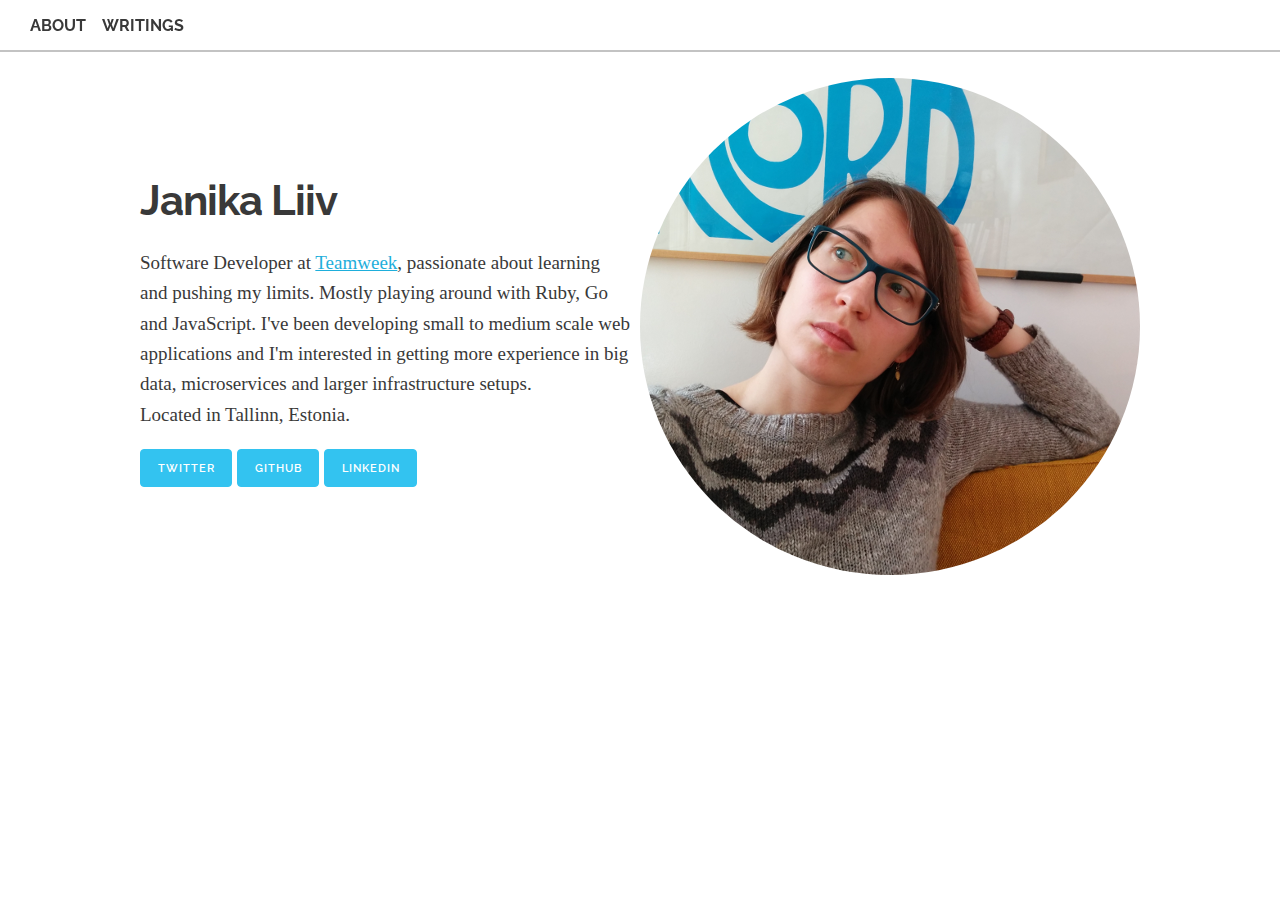
==== index.html @ 2627ca98 "compiled homepage" ====
<!DOCTYPE html><html lang="en"><head><title>Janika Liiv</title><meta charset="UTF-8"><meta name="author" content="Janika Liiv"><meta name="viewport" content="width=device-width, initial-scale=1"><link href="//fonts.googleapis.com/css?family=Raleway:400,300,600" rel="stylesheet" type="text/css"><link rel="stylesheet" href="/style/normalize.css"><link rel="stylesheet" href="/style/common.css"><link rel="stylesheet" href="/style/custom.css"></head><body><nav><a alt="about" href="/" class="menu-item">About</a><a alt="articles" href="/articles/index.html" class="menu-item">Writings</a></nav><div class="content"><div class="container"><div class="item front"><h2>Janika Liiv</h2><p>Software Developer at <a href="https://teamweek.com" target="_blank" alt="Teamweek">Teamweek</a>, passionate about learning and pushing my limits.
Mostly playing around with Ruby, Go and JavaScript.
I've been developing small to medium scale web applications and I'm
interested in getting more experience in big data, microservices and larger infrastructure setups.<br>Located in Tallinn, Estonia.</p><div class="button-container"><a target="_blank" alt="twitter" href="https://twitter.com/janikaliiv" class="button button-primary">Twitter</a><a target="_blank" alt="github" href="https://github.com/janika" class="button button-primary">Github</a><a target="_blank" alt="linkedin" href="https://ee.linkedin.com/pub/janika-liiv/69/679/574" class="button button-primary">LinkedIn</a></div></div><div class="item front"><img src="images/janika.png" class="img-circle img-responsive"></div></div></div></body></html>
---- style/common.css ----
/* Grid
–––––––––––––––––––––––––––––––––––––––––––––––––– */
.content {
  width: 100%;
  display: flex;
  align-items: center;
  justify-content: center;
}

.container {
  margin: 40px 5%;
  max-width: 100%;
  display: flex;
  flex-direction: row;
  flex-wrap: wrap;
  align-items: stretch;
  justify-content: center;
}

.item {
  padding-top: 2em;
  margin: auto;
}

.front {
  max-width: 500px;
}

.blog {
  max-width: 700px;
}

.button-container {
  display: flex;
  flex-direction: row;
  justify-content: left;
  flex-wrap: nowrap;
}

p {
  margin-right: 10px;
}

article {
  margin-bottom: 10%;
}

article p {
  font-style: italic;
}

/* Base Styles
–––––––––––––––––––––––––––––––––––––––––––––––––– */
/* NOTE
html is set to 62.5% so that all the REM measurements throughout Skeleton
are based on 10px sizing. So basically 1.5rem = 15px :) */
html {
  font-size: 62.5%;
}
body {
  font-size: 1.9em; /* currently ems cause chrome bug misinterpreting rems on body element */
  line-height: 1.6;
  font-weight: 400;
  font-family:  'Neue Swift', Georgia, serif;
  color: rgb(57, 57, 57);
}

/* Typography
–––––––––––––––––––––––––––––––––––––––––––––––––– */
h1, h2, h3, h4, h5, h6 {
  margin-top: 0;
  margin-bottom: 2rem;
  font-weight: 700; 
  font-family: "Raleway", "HelveticaNeue", "Helvetica Neue", Helvetica, Arial, sans-serif;
}
h1 { font-size: 4.0rem; line-height: 1.2;  letter-spacing: -.1rem;}
h2 { font-size: 3.6rem; line-height: 1.25; letter-spacing: -.1rem; }
h3 { font-size: 3.0rem; line-height: 1.3;  letter-spacing: -.1rem; }
h4 { font-size: 2.4rem; line-height: 1.35; letter-spacing: -.08rem; }
h5 { font-size: 1.8rem; line-height: 1.5;  letter-spacing: -.05rem; }
h6 { font-size: 1.5rem; line-height: 1.6;  letter-spacing: 0; }

/* Larger than phablet */
@media (min-width: 550px) {
  h1 { font-size: 5.0rem; }
  h2 { font-size: 4.2rem; }
  h3 { font-size: 3.6rem; }
  h4 { font-size: 3.0rem; }
  h5 { font-size: 2.4rem; }
  h6 { font-size: 1.5rem; }
}

/* Links
–––––––––––––––––––––––––––––––––––––––––––––––––– */
a {
  color: rgb(30,174,219);
}
a:hover {
  color: rgb(15,160,206);
}

/* Buttons
–––––––––––––––––––––––––––––––––––––––––––––––––– */
.button,
button,
input[type="submit"],
input[type="reset"],
input[type="button"] {
  display: inline-block;
  height: 38px;
  padding: 0 1.5em;
  color: #555;
  text-align: center;
  font-size: 11px;
  font-weight: 600;
  line-height: 38px;
  letter-spacing: .1rem;
  text-transform: uppercase;
  text-decoration: none;
  white-space: nowrap;
  background-color: transparent;
  border-radius: 4px;
  border: 1px solid #bbb;
  cursor: pointer;
  font-family: "Raleway", "HelveticaNeue", "Helvetica Neue", Helvetica, Arial, sans-serif;
  box-sizing: border-box;
  margin-right: 5px;
}
.button:hover,
button:hover,
input[type="submit"]:hover,
input[type="reset"]:hover,
input[type="button"]:hover,
.button:focus,
button:focus,
input[type="submit"]:focus,
input[type="reset"]:focus,
input[type="button"]:focus {
  color: #333;
  border-color: #888;
  outline: 0;
}
.button.button-primary,
button.button-primary,
input[type="submit"].button-primary,
input[type="reset"].button-primary,
input[type="button"].button-primary {
  color: #FFF;
  background-color: #33C3F0;
  border-color: #33C3F0;
}
.button.button-primary:hover,
button.button-primary:hover,
input[type="submit"].button-primary:hover,
input[type="reset"].button-primary:hover,
input[type="button"].button-primary:hover,
.button.button-primary:focus,
button.button-primary:focus,
input[type="submit"].button-primary:focus,
input[type="reset"].button-primary:focus,
input[type="button"].button-primary:focus {
  color: #FFF;
  background-color: #1EAEDB;
  border-color: #1EAEDB; 
}

blockquote {
  padding: 0 15px;
  border-left: 4px solid rgb(57, 57, 57);
  font-style: italic;
}

/* Navigation
–––––––––––––––––––––––––––––––––––––––––––––––––– */

nav a {
  text-transform: uppercase;
  padding-right: 1em;
  font-family: "Raleway", "HelveticaNeue", "Helvetica Neue", Helvetica, Arial, sans-serif;
  text-decoration: none;
  white-space: nowrap;
  font-size: 16px;
  font-weight: 700;
  color: rgb(57, 57, 57);
}

nav {
  width: 100%;
  padding: 10px 10px 10px 30px;
  border-bottom: 2px solid rgba(57, 57, 57, 0.3);
  position: fixed;
  background-color: rgba(255, 255, 255, 0.9);

}
---- style/custom.css ----
/* Images
–––––––––––––––––––––––––––––––––––––––––––––––––– */

.img-circle {
  border-radius: 50%;
}

.img-responsive {
  max-width: 100% !important;
  min-width: 260px;
  height: auto;
}
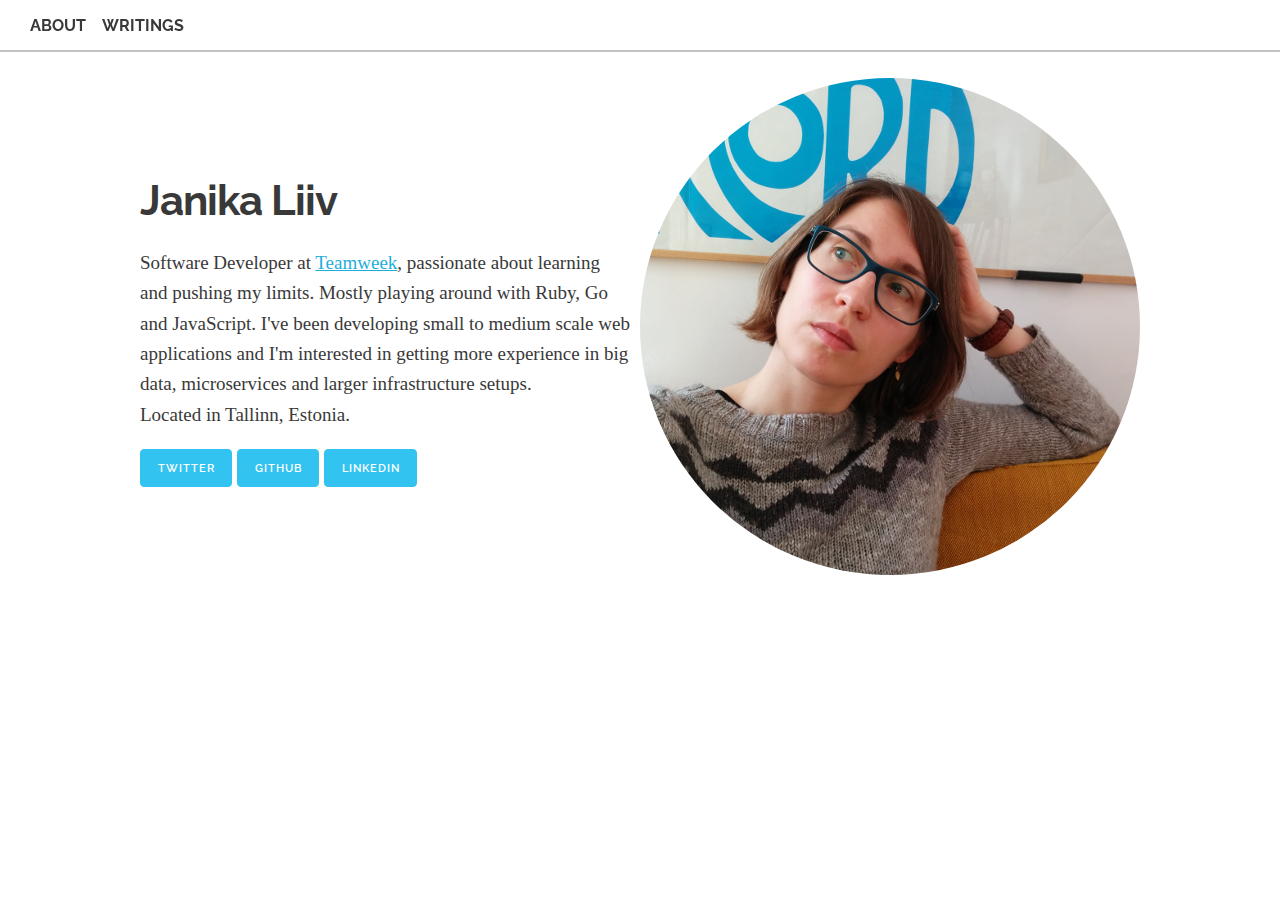
==== commit 1175725e: "recompile" ====
--- a/index.html
+++ b/index.html
@@ -1,4 +1,10 @@
-<!DOCTYPE html><html lang="en"><head><title>Janika Liiv</title><meta charset="UTF-8"><meta name="author" content="Janika Liiv"><meta name="viewport" content="width=device-width, initial-scale=1"><link href="//fonts.googleapis.com/css?family=Raleway:400,300,600" rel="stylesheet" type="text/css"><link rel="stylesheet" href="/style/normalize.css"><link rel="stylesheet" href="/style/common.css"><link rel="stylesheet" href="/style/custom.css"></head><body><nav><a alt="about" href="/" class="menu-item">About</a><a alt="articles" href="/articles/index.html" class="menu-item">Writings</a></nav><div class="content"><div class="container"><div class="item front"><h2>Janika Liiv</h2><p>Software Developer at <a href="https://teamweek.com" target="_blank" alt="Teamweek">Teamweek</a>, passionate about learning and pushing my limits.
+<!DOCTYPE html><html lang="en"><head><title>Janika Liiv</title><meta name="description" content="Software Developer from Estonia working with Go, Ruby and Nodejs"><meta name="keywords" content="software developer"><meta charset="UTF-8"><meta name="author" content="Janika Liiv"><meta name="viewport" content="width=device-width, initial-scale=1"><link href="//fonts.googleapis.com/css?family=Raleway:400,300,600" rel="stylesheet" type="text/css"><link rel="stylesheet" href="/style/normalize.css"><link rel="stylesheet" href="/style/common.css"><link rel="stylesheet" href="/style/custom.css"></head><body><nav><a alt="about" href="/" class="menu-item">About</a><a alt="articles" href="/articles" class="menu-item">Writings</a></nav><div class="content"><div class="container"><div class="item front"><h2>Janika Liiv</h2><p>Software Developer at <a href="https://teamweek.com" target="_blank" alt="Teamweek">Teamweek</a>, passionate about learning and pushing my limits.
 Mostly playing around with Ruby, Go and JavaScript.
 I've been developing small to medium scale web applications and I'm
-interested in getting more experience in big data, microservices and larger infrastructure setups.<br>Located in Tallinn, Estonia.</p><div class="button-container"><a target="_blank" alt="twitter" href="https://twitter.com/janikaliiv" class="button button-primary">Twitter</a><a target="_blank" alt="github" href="https://github.com/janika" class="button button-primary">Github</a><a target="_blank" alt="linkedin" href="https://ee.linkedin.com/pub/janika-liiv/69/679/574" class="button button-primary">LinkedIn</a></div></div><div class="item front"><img src="images/janika.png" class="img-circle img-responsive"></div></div></div></body></html>+interested in getting more experience in big data, microservices and larger infrastructure setups.<br>Located in Tallinn, Estonia.</p><div class="button-container"><a target="_blank" alt="twitter" href="https://twitter.com/janikaliiv" class="button button-primary">Twitter</a><a target="_blank" alt="github" href="https://github.com/janika" class="button button-primary">Github</a><a target="_blank" alt="linkedin" href="https://ee.linkedin.com/pub/janika-liiv/69/679/574" class="button button-primary">LinkedIn</a></div></div><div class="item front"><img src="images/janika.png" class="img-circle img-responsive"></div></div></div><script>(function(i,s,o,g,r,a,m){i['GoogleAnalyticsObject']=r;i[r]=i[r]||function(){
+(i[r].q=i[r].q||[]).push(arguments)},i[r].l=1*new Date();a=s.createElement(o),
+m=s.getElementsByTagName(o)[0];a.async=1;a.src=g;m.parentNode.insertBefore(a,m)
+})(window,document,'script','//www.google-analytics.com/analytics.js','ga');
+
+ga('create', 'UA-60510389-1', 'auto');
+ga('send', 'pageview');</script></body></html>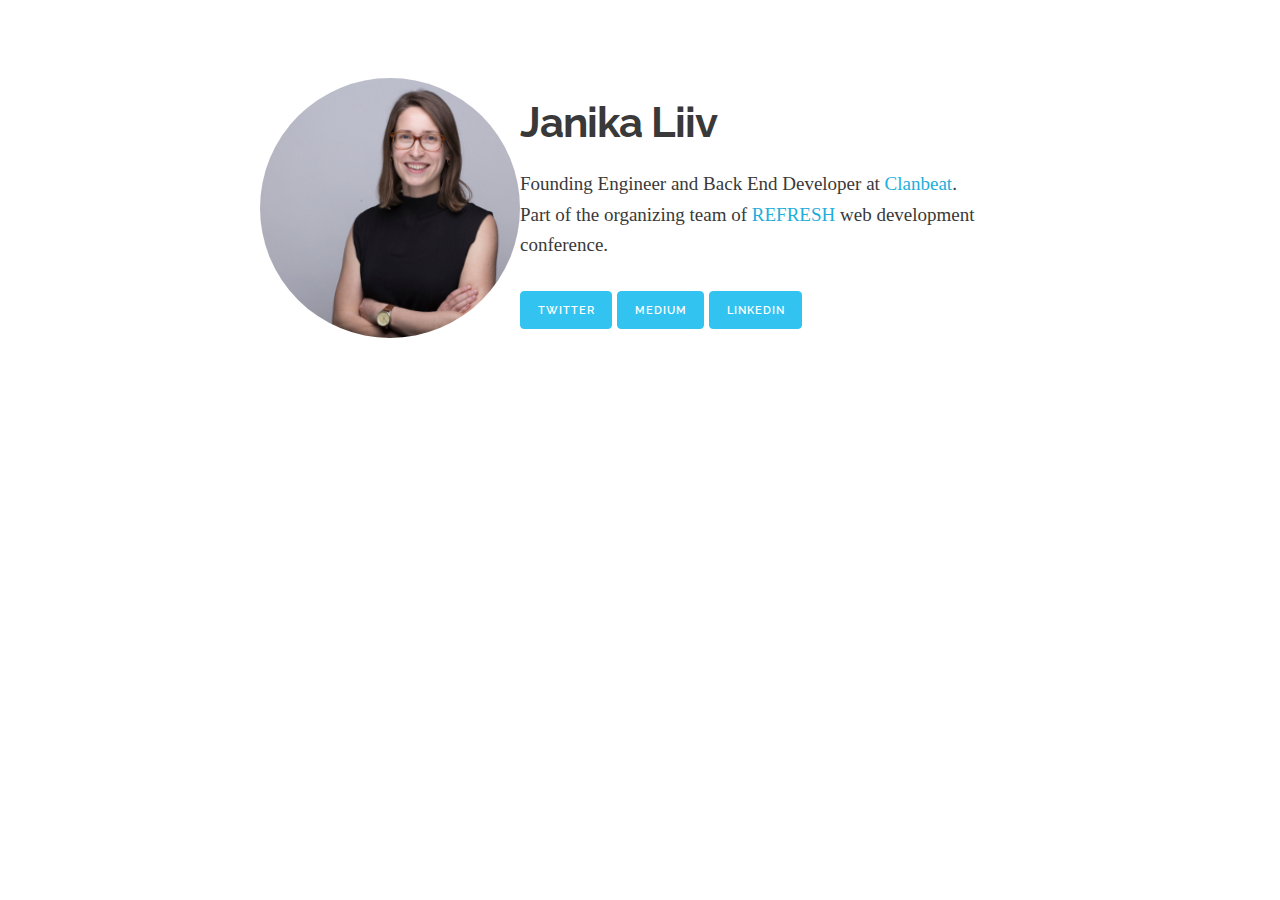
==== commit 7a347368: "update info" ====
--- a/index.html
+++ b/index.html
@@ -1,7 +1,4 @@
-<!DOCTYPE html><html lang="en"><head><title>Janika Liiv</title><meta name="description" content="Software Developer from Estonia working with Go, Ruby and Nodejs"><meta name="keywords" content="software developer"><meta charset="UTF-8"><meta name="author" content="Janika Liiv"><meta name="viewport" content="width=device-width, initial-scale=1"><link href="//fonts.googleapis.com/css?family=Raleway:400,300,600" rel="stylesheet" type="text/css"><link rel="stylesheet" href="/style/normalize.css"><link rel="stylesheet" href="/style/common.css"><link rel="stylesheet" href="/style/custom.css"></head><body><nav><a alt="about" href="/" class="menu-item">About</a><a alt="articles" href="/articles" class="menu-item">Writings</a></nav><div class="content"><div class="container"><div class="item front"><h2>Janika Liiv</h2><p>Software Developer at <a href="https://teamweek.com" target="_blank" alt="Teamweek">Teamweek</a>, passionate about learning and pushing my limits.
-Mostly playing around with Ruby, Go and JavaScript.
-I've been developing small to medium scale web applications and I'm
-interested in getting more experience in big data, microservices and larger infrastructure setups.<br>Located in Tallinn, Estonia.</p><div class="button-container"><a target="_blank" alt="twitter" href="https://twitter.com/janikaliiv" class="button button-primary">Twitter</a><a target="_blank" alt="github" href="https://github.com/janika" class="button button-primary">Github</a><a target="_blank" alt="linkedin" href="https://ee.linkedin.com/pub/janika-liiv/69/679/574" class="button button-primary">LinkedIn</a></div></div><div class="item front"><img src="images/janika.png" class="img-circle img-responsive"></div></div></div><script>(function(i,s,o,g,r,a,m){i['GoogleAnalyticsObject']=r;i[r]=i[r]||function(){
+<!DOCTYPE html><html lang="en"><head><title>Janika Liiv</title><meta name="description" content="Software Developer from Estonia working with Go, Ruby and Nodejs"><meta name="keywords" content="software developer"><meta charset="UTF-8"><meta name="author" content="Janika Liiv"><meta name="viewport" content="width=device-width, initial-scale=1"><link href="//fonts.googleapis.com/css?family=Raleway:400,300,600" rel="stylesheet" type="text/css"><link rel="stylesheet" href="/style/normalize.css"><link rel="stylesheet" href="/style/common.css"><link rel="stylesheet" href="/style/custom.css"></head><body><div class="content"><div class="container"><div class="item front"><img src="images/janika_liiv.jpg" alt="Janika Liiv" class="img-circle img-responsive"></div><div class="item front"><h2>Janika Liiv</h2><div>Founding Engineer and Back End Developer at <a href="https://clanbeat.com" target="_blank" alt="Clanbeat">Clanbeat</a>.</div><div>Part of the organizing team of <a href="http://refresh.rocks/" target="_blank" alt="Refresh Web Conference">REFRESH</a> web development conference.</div><br><div class="button-container"><a target="_blank" alt="Janika Liiv at Twitter" href="https://twitter.com/janikaliiv" class="button button-primary">Twitter</a><a target="_blank" alt="Janika Liiv at Medium" href="https://medium.com/@janika" class="button button-primary">Medium</a><a target="_blank" alt="Janika Liiv at LinkedIn" href="https://ee.linkedin.com/pub/janika-liiv/69/679/574" class="button button-primary">LinkedIn</a></div></div></div></div><script>(function(i,s,o,g,r,a,m){i['GoogleAnalyticsObject']=r;i[r]=i[r]||function(){
 (i[r].q=i[r].q||[]).push(arguments)},i[r].l=1*new Date();a=s.createElement(o),
 m=s.getElementsByTagName(o)[0];a.async=1;a.src=g;m.parentNode.insertBefore(a,m)
 })(window,document,'script','//www.google-analytics.com/analytics.js','ga');
--- a/style/common.css
+++ b/style/common.css
@@ -70,7 +70,7 @@
 h1, h2, h3, h4, h5, h6 {
   margin-top: 0;
   margin-bottom: 2rem;
-  font-weight: 700; 
+  font-weight: 700;
   font-family: "Raleway", "HelveticaNeue", "Helvetica Neue", Helvetica, Arial, sans-serif;
 }
 h1 { font-size: 4.0rem; line-height: 1.2;  letter-spacing: -.1rem;}
@@ -94,8 +94,10 @@
 –––––––––––––––––––––––––––––––––––––––––––––––––– */
 a {
   color: rgb(30,174,219);
+  text-decoration: none;
 }
 a:hover {
+  text-decoration: none;
   color: rgb(15,160,206);
 }
 
@@ -161,7 +163,7 @@
 input[type="button"].button-primary:focus {
   color: #FFF;
   background-color: #1EAEDB;
-  border-color: #1EAEDB; 
+  border-color: #1EAEDB;
 }
 
 blockquote {
@@ -191,4 +193,4 @@
   position: fixed;
   background-color: rgba(255, 255, 255, 0.9);
 
-}+}
